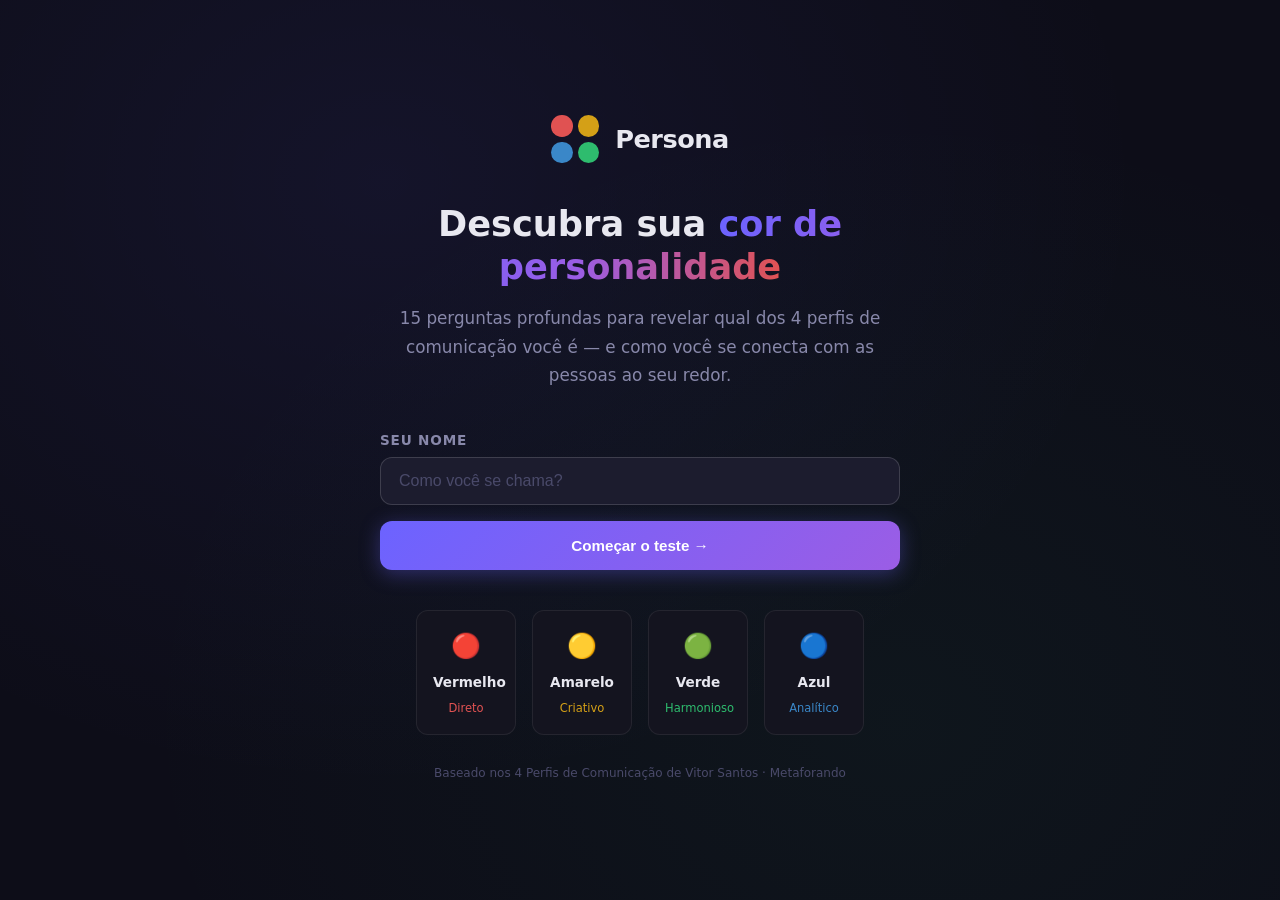
==== index.html @ cbaf3f9f "fix: consertando link do video" ====
<!DOCTYPE html>
<html lang="pt-BR">
<head>
  <meta charset="UTF-8">
  <meta name="viewport" content="width=device-width, initial-scale=1.0">
  <title>Persona — Mapa de Perfis</title>
  <link rel="stylesheet" href="style.css">
</head>
<body>

<section id="view-welcome" class="view active">
  <div class="welcome-inner">

    <div class="welcome-logo">
      <div class="logo-orbs">
        <div class="logo-orb"></div>
        <div class="logo-orb"></div>
        <div class="logo-orb"></div>
        <div class="logo-orb"></div>
      </div>
      <span>Persona</span>
    </div>

    <h1 class="welcome-title">
      Descubra sua <span>cor de personalidade</span>
    </h1>
    <p class="welcome-desc">
      15 perguntas profundas para revelar qual dos 4 perfis de comunicação
      você é — e como você se conecta com as pessoas ao seu redor.
    </p>

    <div class="welcome-form">
      <div>
        <label for="welcome-name">Seu nome</label>
        <input
          id="welcome-name"
          class="input"
          type="text"
          placeholder="Como você se chama?"
          maxlength="40"
          autocomplete="off"
        />
      </div>
      <button id="welcome-start-btn" class="btn btn-primary" style="width:100%;padding:16px">
        Começar o teste →
      </button>
    </div>

    <div class="profile-bubbles">
      <div class="profile-bubble">
        <span style="font-size:1.5rem">🔴</span>
        <span>Vermelho</span>
        <div style="font-size:0.72rem;color:var(--red)">Direto</div>
      </div>
      <div class="profile-bubble">
        <span style="font-size:1.5rem">🟡</span>
        <span>Amarelo</span>
        <div style="font-size:0.72rem;color:var(--yellow)">Criativo</div>
      </div>
      <div class="profile-bubble">
        <span style="font-size:1.5rem">🟢</span>
        <span>Verde</span>
        <div style="font-size:0.72rem;color:var(--green)">Harmonioso</div>
      </div>
      <div class="profile-bubble">
        <span style="font-size:1.5rem">🔵</span>
        <span>Azul</span>
        <div style="font-size:0.72rem;color:var(--blue)">Analítico</div>
      </div>
    </div>

    <p style="font-size:0.75rem;color:var(--text-dim);margin-top:28px;line-height:1.8">
      Baseado nos 4 Perfis de Comunicação de Vitor Santos · Metaforando<br>
      <a href="https://youtu.be/GyTIT7lg7wQ?si=fHYi8Akf4FjjkG2v" target="_blank"
        style="color:var(--text-muted);text-decoration:underline;text-underline-offset:3px;font-size:0.72rem">
      </a>
    </p>
  </div>
</section>


<section id="view-test" class="view">
  <div class="test-container">

    <div class="test-header">
      <div class="welcome-logo" style="margin:0;gap:10px">
        <div class="logo-orbs" style="width:22px;height:22px;gap:2px">
          <div class="logo-orb"></div><div class="logo-orb"></div>
          <div class="logo-orb"></div><div class="logo-orb"></div>
        </div>
        <span style="font-size:1rem;font-weight:700">Persona</span>
      </div>
      <span id="test-question-num" class="test-counter">Pergunta 1 de 15</span>
    </div>

    <div class="progress-wrap">
      <div id="test-progress-fill" class="progress-fill" style="width:0%"></div>
    </div>

    <div class="test-question-card">
      <div id="test-question-num-inner" class="question-number">PERGUNTA 1</div>
      <div id="test-question-text" class="question-text">Carregando...</div>
      <div id="test-options-grid" class="options-grid"></div>
    </div>

    <div class="test-nav">
      <button id="test-next-btn" class="btn btn-primary" disabled>
        Próxima →
      </button>
    </div>
  </div>
</section>


<section id="view-result" class="view">
  <div class="result-container">

    <div class="result-celebration">🎉</div>
    <h2 style="text-align:center;margin-bottom:6px">
      <span id="result-user-name"></span>, seu perfil é:
    </h2>
    <p style="text-align:center;margin-bottom:0">Com base nas suas 15 respostas</p>

    <div id="result-profile-card" class="result-profile-card">
      <div id="result-icon" class="result-color-icon">🔴</div>
      <div id="result-color-name" class="result-color-name">Vermelho</div>
      <div id="result-color-title" class="result-color-title">Direto e Objetivo</div>
      <div id="result-tagline" class="result-tagline"></div>
    </div>

    <div style="background:var(--bg-raised);border-radius:var(--radius);padding:20px;margin-bottom:24px">
      <div class="section-title">Distribuição dos perfis</div>
      <div id="result-bars" class="result-bars"></div>
    </div>

    <button id="result-action-btn" class="btn btn-primary" style="width:100%;padding:16px">
      Ir para o Dashboard →
    </button>

  </div>
</section>


<section id="view-dashboard" class="view">

  <header class="dash-topbar">
    <div class="topbar-brand">
      <div class="logo-orbs" style="width:22px;height:22px;gap:2px">
        <div class="logo-orb"></div><div class="logo-orb"></div>
        <div class="logo-orb"></div><div class="logo-orb"></div>
      </div>
      Persona
    </div>

    <div class="topbar-user">
      <div id="topbar-avatar" class="user-avatar">U</div>
      <div class="topbar-user-info">
        <div id="topbar-name" class="topbar-name">Usuário</div>
        <div id="topbar-badge" class="topbar-badge">—</div>
      </div>
      <button id="reset-btn" class="btn-icon btn" title="Resetar tudo" style="margin-left:8px;font-size:0.85rem">↺</button>
    </div>
  </header>

  <nav class="dash-tabs">
    <button class="tab-btn active" data-tab="network">
      <span class="tab-icon">•</span> Minha Teia
    </button>
    <button class="tab-btn" data-tab="profile">
      <span class="tab-icon">•</span> Meu Perfil
    </button>
    <button class="tab-btn" data-tab="explain">
      <span class="tab-icon">•</span> Os 4 Perfis
    </button>
  </nav>

  <main class="dash-content">

    <div id="tab-network" class="tab-panel active">
      <div class="network-header">
        <div>
          <h2>Teia de Conexões</h2>
          <p style="font-size:0.88rem;margin-top:2px">Clique em um nó para ver detalhes · Arraste para explorar</p>
        </div>
        <button id="dash-add-btn" class="btn btn-primary">
          + Adicionar Pessoa
        </button>
      </div>

      <div class="network-canvas-wrap">
        <canvas id="network-canvas"></canvas>
        <div id="network-empty" style="display:none;flex-direction:column;align-items:center;padding:48px 20px;position:absolute;inset:0;justify-content:center;background:var(--bg-card)">
          <div style="font-size:3rem;margin-bottom:16px">🌐</div>
          <h3 style="margin-bottom:8px">Sua teia está vazia</h3>
          <p style="font-size:0.9rem;text-align:center;max-width:300px">
            Adicione amigos, familiares ou colegas para visualizar suas conexões e compatibilidades.
          </p>
          <button onclick="startAddPerson()" class="btn btn-primary" style="margin-top:20px">
            + Adicionar primeira pessoa
          </button>
        </div>
      </div>

      <div class="network-legend">
        <div class="legend-item"><div class="legend-dot" style="background:var(--red)"></div> Vermelho — Direto</div>
        <div class="legend-item"><div class="legend-dot" style="background:var(--yellow)"></div> Amarelo — Criativo</div>
        <div class="legend-item"><div class="legend-dot" style="background:var(--green)"></div> Verde — Harmonioso</div>
        <div class="legend-item"><div class="legend-dot" style="background:var(--blue)"></div> Azul — Analítico</div>
      </div>
    </div>

    <div id="tab-profile" class="tab-panel">
      <div class="profile-grid">

        <div id="profile-main-card" class="profile-main-card">
          <div id="profile-avatar-icon" class="profile-avatar-big" style="font-size:2.2rem">🔴</div>
          <div class="profile-main-info">
            <h2 id="profile-main-name">Usuário</h2>
            <div id="profile-main-color" style="font-size:1rem;font-weight:600">—</div>
            <p id="profile-main-desc" style="margin-top:8px;font-size:0.9rem;line-height:1.6"></p>
          </div>
        </div>

        <div class="card">
          <div class="section-title">✦ Pontos Fortes</div>
          <ul id="profile-strengths" class="traits-list"></ul>
        </div>

        <div class="card">
          <div class="section-title">◈ Pontos de Atenção</div>
          <ul id="profile-challenges" class="traits-list"></ul>
        </div>

        <div class="card" style="grid-column:1/-1">
          <div style="display:flex;align-items:center;justify-content:space-between;margin-bottom:16px">
            <div class="section-title" style="margin-bottom:0">🔗 Suas Conexões</div>
            <button onclick="startAddPerson()" class="btn btn-secondary" style="padding:8px 16px;font-size:0.85rem">+ Adicionar</button>
          </div>
          <div id="profile-connections-wrap" class="connections-list-wrap">
            <div id="profile-connections" class="connections-list"></div>
          </div>
        </div>

      </div>
    </div>

    <div id="tab-explain" class="tab-panel">

      <h2 style="margin-bottom:6px">Os 4 Perfis de Personalidade</h2>
      <p style="margin-bottom:4px;font-size:0.9rem">Baseado no modelo de Vitor Santos (Metaforando). Clique em um perfil para ver os detalhes completos.</p>
      <p style="margin-bottom:28px;font-size:0.82rem">
        <a href="https://youtu.be/GyTIT7lg7wQ?si=fHYi8Akf4FjjkG2v" target="_blank"
          style="color:var(--text-muted);text-decoration:underline;text-underline-offset:3px">
          ▶ Assistir ao vídeo original no YouTube ↗
        </a>
      </p>

      <div id="explain-personalities" class="explain-grid"></div>

      <h3 class="explain-section-title">⚡ Dinâmicas de Conflito</h3>
      <div id="explain-conflicts" class="conflicts-grid"></div>

      <h3 class="explain-section-title">🤝 Matriz de Compatibilidade</h3>
      <p style="font-size:0.85rem;margin-bottom:16px">Como cada par de perfis tende a se relacionar.</p>
      <div id="explain-matrix"></div>

    </div>
  </main>
</section>


<section id="view-add" class="view">
  <div class="add-container">

    <button id="add-back-btn" class="add-back">
      ← Voltar ao Dashboard
    </button>

    <div id="add-step-who" class="add-step active">
      <h2 style="margin-bottom:8px">Adicionar à teia</h2>
      <p style="margin-bottom:28px">Como será feito o teste para essa pessoa?</p>

      <div class="mode-cards">
        <div class="mode-card" data-mode="other" onclick="selectAddMode('other')">
          <div class="mode-icon">🧠</div>
          <div class="mode-title">Eu vou responder</div>
          <div class="mode-desc">Você responde sobre ela com base no que conhece da personalidade dela</div>
        </div>
        <div class="mode-card" data-mode="self" onclick="selectAddMode('self')">
          <div class="mode-icon">🙋</div>
          <div class="mode-title">Ela vai responder</div>
          <div class="mode-desc">A própria pessoa pega o computador e responde sobre si mesma</div>
        </div>
        <div class="mode-card" data-mode="direct" onclick="selectAddMode('direct')">
          <div class="mode-icon">🎯</div>
          <div class="mode-title">Já sei o perfil</div>
          <div class="mode-desc">Ela já fez o teste em outro lugar e você sabe qual é a cor dela</div>
        </div>
      </div>

      <div class="add-name-section" style="margin-top:24px">
        <label for="add-name-input">Nome da pessoa</label>
        <input
          id="add-name-input"
          class="input"
          type="text"
          placeholder="Nome completo ou apelido"
          maxlength="40"
          autocomplete="off"
        />
      </div>

      <button id="add-start-btn" class="btn btn-primary" style="width:100%;margin-top:16px;padding:16px" disabled>
        Começar o teste →
      </button>
    </div>

    <div id="add-step-direct" class="add-step">
      <h2 style="margin-bottom:8px">Qual é o perfil?</h2>
      <p style="margin-bottom:24px">Selecione a cor de <strong id="add-direct-name">—</strong></p>

      <div class="direct-color-grid">
        <button class="direct-color-btn" data-color="V" onclick="selectDirectColor('V')">
          <span class="direct-color-icon">🔴</span>
          <span class="direct-color-name">Vermelho</span>
          <span class="direct-color-desc">Direto e Objetivo</span>
        </button>
        <button class="direct-color-btn" data-color="A" onclick="selectDirectColor('A')">
          <span class="direct-color-icon">🟡</span>
          <span class="direct-color-name">Amarelo</span>
          <span class="direct-color-desc">Expansivo e Criativo</span>
        </button>
        <button class="direct-color-btn" data-color="Ve" onclick="selectDirectColor('Ve')">
          <span class="direct-color-icon">🟢</span>
          <span class="direct-color-name">Verde</span>
          <span class="direct-color-desc">Calmo e Harmonioso</span>
        </button>
        <button class="direct-color-btn" data-color="Az" onclick="selectDirectColor('Az')">
          <span class="direct-color-icon">🔵</span>
          <span class="direct-color-name">Azul</span>
          <span class="direct-color-desc">Analítico e Preciso</span>
        </button>
      </div>

      <button class="btn btn-secondary" style="width:100%;margin-top:20px" onclick="showAddStep('step-who')">
        ← Voltar
      </button>
    </div>

    <div id="add-step-test" class="add-step">

      <div class="add-test-header">
        <div class="add-test-for">
          <span>📝</span>
          <span id="add-test-for-name">Respondendo...</span>
        </div>
        <span id="add-question-num" class="test-counter">Pergunta 1 de 15</span>
      </div>

      <div class="progress-wrap" style="margin-bottom:20px">
        <div id="add-progress-fill" class="progress-fill" style="width:0%"></div>
      </div>

      <div class="add-test-wrap">
        <div class="test-question-card">
          <div class="question-number">PERGUNTA</div>
          <div id="add-question-text" class="question-text">Carregando...</div>
          <div id="add-options-grid" class="options-grid"></div>
        </div>
      </div>

      <div class="test-nav">
        <button id="add-next-btn" class="btn btn-primary" disabled>
          Próxima →
        </button>
      </div>
    </div>

    <div id="add-step-result" class="add-step">

      <h2 style="margin-bottom:4px">Resultado</h2>
      <p style="margin-bottom:20px">Perfil identificado para esta pessoa</p>

      <div id="add-result-card" class="person-result-card">
        <div id="add-result-icon" class="person-result-icon">🔴</div>
        <div id="add-result-name" class="person-result-name">Nome</div>
        <div id="add-result-color" class="person-result-color">Perfil</div>
      </div>

      <div class="compat-preview">
        <div class="compat-preview-title">Compatibilidade com você</div>
        <div id="add-compat-label" class="compat-preview-label">—</div>
        <div id="add-compat-desc" class="compat-preview-desc">—</div>
      </div>

      <div style="display:flex;gap:12px;margin-top:24px">
        <button id="add-cancel-btn" class="btn btn-secondary" style="flex:1">
          Cancelar
        </button>
        <button id="add-confirm-btn" class="btn btn-primary" style="flex:2;padding:16px">
          ✦ Adicionar à teia
        </button>
      </div>

    </div>
  </div>
</section>


<div id="network-tooltip" class="network-tooltip">
  <div class="tooltip-name">—</div>
  <div class="tooltip-type">—</div>
</div>


<div id="node-modal" class="modal-overlay">
  <div class="modal-box">
    <button id="modal-close-btn" class="btn-icon btn modal-close">✕</button>

    <div style="display:flex;align-items:center;gap:18px;margin-bottom:20px">
      <div id="modal-avatar-icon" style="font-size:2.5rem;width:60px;height:60px;border-radius:50%;display:flex;align-items:center;justify-content:center">🔴</div>
      <div>
        <h2 id="modal-person-name">Nome</h2>
        <div id="modal-person-color" style="font-size:0.9rem;font-weight:600;margin-top:2px">Perfil</div>
      </div>
    </div>

    <p id="modal-person-desc" style="font-size:0.9rem;line-height:1.65;margin-bottom:20px"></p>

    <div style="background:var(--bg-raised);border-radius:var(--radius);padding:16px;margin-bottom:20px">
      <div class="section-title">Compatibilidade com você</div>
      <div style="display:flex;align-items:center;justify-content:space-between">
        <div id="modal-compat-label" style="font-size:1.1rem;font-weight:700">—</div>
        <div id="modal-compat-stars" style="font-size:1.1rem;letter-spacing:2px">☆☆☆☆</div>
      </div>
      <p id="modal-compat-desc" style="font-size:0.85rem;margin-top:8px"></p>
    </div>

    <button id="modal-remove-btn" class="btn btn-ghost" style="color:#E05252;width:100%;margin-top:4px">
      🗑 Remover da teia
    </button>
  </div>
</div>


<div id="explain-modal" class="modal-overlay">
  <div class="modal-box">
    <button id="explain-modal-close" class="btn-icon btn modal-close">✕</button>

    <div style="display:flex;align-items:center;gap:16px;margin-bottom:20px">
      <div id="explain-modal-icon" style="font-size:2.5rem">🔴</div>
      <div>
        <h2 id="explain-modal-name" style="font-size:1.6rem">Vermelho</h2>
        <div id="explain-modal-title" style="font-size:0.9rem;color:var(--text-muted);margin-top:2px">Direto e Objetivo</div>
      </div>
    </div>

    <p id="explain-modal-desc" style="font-size:0.92rem;line-height:1.7;margin-bottom:20px"></p>

    <div class="detail-sections">
      <div class="detail-section">
        <h4>✦ Pontos Fortes</h4>
        <ul id="explain-modal-strengths"></ul>
      </div>
      <div class="detail-section">
        <h4>◈ Desafios</h4>
        <ul id="explain-modal-challenges"></ul>
      </div>
      <div class="detail-section">
        <h4>💬 Como comunicar</h4>
        <p id="explain-modal-communication" style="font-size:0.88rem;color:var(--text-muted)"></p>
      </div>
      <div class="detail-section">
        <h4>⚡ Motivações</h4>
        <p id="explain-modal-motivations" style="font-size:0.88rem;color:var(--text-muted)"></p>
      </div>
      <div class="detail-section">
        <h4>🛡️ Medos</h4>
        <p id="explain-modal-fears" style="font-size:0.88rem;color:var(--text-muted)"></p>
      </div>
      <div class="detail-section">
        <h4>🚶 Linguagem Corporal</h4>
        <p id="explain-modal-body" style="font-size:0.88rem;color:var(--text-muted)"></p>
      </div>
    </div>

  </div>
</div>


<div id="toast" class="toast">
  <span id="toast-icon" class="toast-icon">✦</span>
  <span id="toast-msg">Mensagem</span>
</div>


<script src="js/data.js"></script>
<script src="js/network.js"></script>
<script src="js/app.js"></script>
<script src="overflow-patch.js"></script>

</body>
</html>
---- style.css ----
*, *::before, *::after { box-sizing: border-box; margin: 0; padding: 0; }

:root {
  --bg:          #0D0D18;
  --bg-card:     #14141F;
  --bg-raised:   #1C1C2E;
  --bg-hover:    #222235;
  --border:      rgba(255,255,255,0.07);
  --border-bright: rgba(255,255,255,0.15);
  --text:        #E8E8F0;
  --text-muted:  #8888AA;
  --text-dim:    #4A4A6A;
  --radius:      12px;
  --radius-lg:   20px;
  --transition:  0.2s ease;

  /* personality colors */
  --red:    #E05252;
  --yellow: #D4A017;
  --green:  #2EBC6E;
  --blue:   #3A87C8;
}

html { font-size: 16px; }

body {
  font-family: -apple-system, BlinkMacSystemFont, 'Segoe UI', system-ui, sans-serif;
  background: var(--bg);
  color: var(--text);
  min-height: 100vh;
  line-height: 1.6;
  overflow-x: hidden;
}

::-webkit-scrollbar { width: 6px; }
::-webkit-scrollbar-track { background: var(--bg); }
::-webkit-scrollbar-thumb { background: var(--bg-raised); border-radius: 3px; }

h1 { font-size: 2.2rem; font-weight: 700; line-height: 1.2; }
h2 { font-size: 1.6rem; font-weight: 700; }
h3 { font-size: 1.2rem; font-weight: 600; }
h4 { font-size: 1rem;   font-weight: 600; }
p  { color: var(--text-muted); }

.view {
  display: none;
  min-height: 100vh;
  animation: fadeIn 0.35s ease;
}
.view.active { display: flex; flex-direction: column; }

@keyframes fadeIn {
  from { opacity: 0; transform: translateY(8px); }
  to   { opacity: 1; transform: translateY(0); }
}

.btn {
  display: inline-flex;
  align-items: center;
  justify-content: center;
  gap: 8px;
  padding: 12px 28px;
  border: none;
  border-radius: var(--radius);
  font-size: 0.95rem;
  font-weight: 600;
  cursor: pointer;
  transition: var(--transition);
  text-decoration: none;
  white-space: nowrap;
}
.btn:disabled { opacity: 0.4; cursor: not-allowed; }

.btn-primary {
  background: linear-gradient(135deg, #6C63FF, #9B5DE5);
  color: #fff;
  box-shadow: 0 4px 20px rgba(108,99,255,0.35);
}
.btn-primary:hover:not(:disabled) {
  transform: translateY(-2px);
  box-shadow: 0 6px 28px rgba(108,99,255,0.5);
}

.btn-secondary {
  background: var(--bg-raised);
  color: var(--text);
  border: 1px solid var(--border-bright);
}
.btn-secondary:hover:not(:disabled) {
  background: var(--bg-hover);
  transform: translateY(-1px);
}

.btn-ghost {
  background: transparent;
  color: var(--text-muted);
  padding: 8px 16px;
}
.btn-ghost:hover { color: var(--text); background: var(--bg-raised); }

.btn-icon {
  width: 40px; height: 40px;
  padding: 0;
  border-radius: 50%;
  background: var(--bg-raised);
  border: 1px solid var(--border);
  color: var(--text-muted);
  font-size: 1.1rem;
}
.btn-icon:hover { background: var(--bg-hover); color: var(--text); }

.btn-red    { background: linear-gradient(135deg, #E05252, #B83030); color:#fff; box-shadow: 0 4px 16px rgba(224,82,82,0.35); }
.btn-yellow { background: linear-gradient(135deg, #D4A017, #A87800); color:#fff; box-shadow: 0 4px 16px rgba(212,160,23,0.35); }
.btn-green  { background: linear-gradient(135deg, #2EBC6E, #1A8A4A); color:#fff; box-shadow: 0 4px 16px rgba(46,188,110,0.35); }
.btn-blue   { background: linear-gradient(135deg, #3A87C8, #1A5A9A); color:#fff; box-shadow: 0 4px 16px rgba(58,135,200,0.35); }

.btn-red:hover, .btn-yellow:hover, .btn-green:hover, .btn-blue:hover {
  transform: translateY(-2px);
  filter: brightness(1.1);
}

.card {
  background: var(--bg-card);
  border: 1px solid var(--border);
  border-radius: var(--radius-lg);
  padding: 28px;
}
.card-raised {
  background: var(--bg-raised);
  border: 1px solid var(--border-bright);
  border-radius: var(--radius-lg);
  padding: 24px;
}

.input {
  width: 100%;
  background: var(--bg-raised);
  border: 1px solid var(--border-bright);
  border-radius: var(--radius);
  padding: 14px 18px;
  color: var(--text);
  font-size: 1rem;
  transition: border-color var(--transition);
  outline: none;
}
.input:focus { border-color: rgba(108,99,255,0.7); box-shadow: 0 0 0 3px rgba(108,99,255,0.15); }
.input::placeholder { color: var(--text-dim); }

.chip {
  display: inline-block;
  padding: 4px 12px;
  border-radius: 20px;
  font-size: 0.75rem;
  font-weight: 600;
  text-transform: uppercase;
  letter-spacing: 0.05em;
}

.progress-wrap {
  width: 100%;
  height: 4px;
  background: var(--bg-raised);
  border-radius: 2px;
  overflow: hidden;
}
.progress-fill {
  height: 100%;
  background: linear-gradient(90deg, #6C63FF, #9B5DE5);
  border-radius: 2px;
  transition: width 0.4s ease;
}

.truncate {
  overflow: hidden;
  text-overflow: ellipsis;
  white-space: nowrap;
  min-width: 0;
}
.line-clamp-2 {
  display: -webkit-box;
  -webkit-line-clamp: 2;
  -webkit-box-orient: vertical;
  overflow: hidden;
}
.line-clamp-3 {
  display: -webkit-box;
  -webkit-line-clamp: 3;
  -webkit-box-orient: vertical;
  overflow: hidden;
}
.word-break { word-break: break-word; overflow-wrap: anywhere; }

.color-V  { color: var(--red); }
.color-A  { color: var(--yellow); }
.color-Ve { color: var(--green); }
.color-Az { color: var(--blue); }

.bg-V  { background: rgba(224, 82,  82,  0.12); border-color: rgba(224, 82,  82,  0.35); }
.bg-A  { background: rgba(212, 160, 23,  0.12); border-color: rgba(212, 160, 23,  0.35); }
.bg-Ve { background: rgba(46,  188, 110, 0.12); border-color: rgba(46,  188, 110, 0.35); }
.bg-Az { background: rgba(58,  135, 200, 0.12); border-color: rgba(58,  135, 200, 0.35); }

#view-welcome {
  align-items: center;
  justify-content: center;
  padding: 40px 20px;
  background: radial-gradient(ellipse at 30% 20%, rgba(108,99,255,0.08) 0%, transparent 60%),
              radial-gradient(ellipse at 70% 80%, rgba(46,188,110,0.05) 0%, transparent 60%),
              var(--bg);
}

.welcome-inner {
  max-width: 520px;
  width: 100%;
  text-align: center;
}

.welcome-logo {
  display: flex;
  align-items: center;
  justify-content: center;
  gap: 16px;
  margin-bottom: 40px;
}

.logo-orbs {
  display: grid;
  grid-template-columns: 1fr 1fr;
  gap: 5px;
  width: 48px;
  height: 48px;
}
.logo-orb {
  border-radius: 50%;
  animation: pulse 2.5s ease-in-out infinite;
}
.logo-orb:nth-child(1) { background: var(--red);    animation-delay: 0s; }
.logo-orb:nth-child(2) { background: var(--yellow); animation-delay: 0.3s; }
.logo-orb:nth-child(3) { background: var(--blue);   animation-delay: 0.6s; }
.logo-orb:nth-child(4) { background: var(--green);  animation-delay: 0.9s; }

@keyframes pulse {
  0%, 100% { opacity: 1; transform: scale(1); }
  50%       { opacity: 0.6; transform: scale(0.85); }
}

.welcome-logo span { font-size: 1.6rem; font-weight: 800; letter-spacing: -0.02em; }

.welcome-title { margin-bottom: 16px; }
.welcome-title span { color: transparent; background: linear-gradient(90deg, #6C63FF, #9B5DE5, #E05252); -webkit-background-clip: text; background-clip: text; }

.welcome-desc { font-size: 1.05rem; margin-bottom: 40px; line-height: 1.7; }

.welcome-form {
  display: flex;
  flex-direction: column;
  gap: 16px;
  margin-bottom: 32px;
}
.welcome-form label {
  font-size: 0.85rem;
  font-weight: 600;
  color: var(--text-muted);
  text-align: left;
  text-transform: uppercase;
  letter-spacing: 0.06em;
  margin-bottom: 6px;
  display: block;
}

.profile-bubbles {
  display: flex;
  justify-content: center;
  gap: 16px;
  margin-top: 40px;
  flex-wrap: wrap;
}
.profile-bubble {
  display: flex;
  flex-direction: column;
  align-items: center;
  gap: 6px;
  padding: 16px;
  background: var(--bg-card);
  border: 1px solid var(--border);
  border-radius: var(--radius);
  width: 100px;
  font-size: 0.78rem;
  color: var(--text-muted);
  transition: var(--transition);
}
.profile-bubble:hover { border-color: var(--border-bright); transform: translateY(-3px); }
.profile-bubble span { font-size: 0.85rem; font-weight: 600; color: var(--text); }

#view-test {
  align-items: center;
  justify-content: center;
  padding: 40px 20px;
  min-height: 100vh;
}

.test-container {
  max-width: 680px;
  width: 100%;
}

.test-header {
  display: flex;
  align-items: center;
  justify-content: space-between;
  margin-bottom: 12px;
}
.test-header h2 { font-size: 1rem; color: var(--text-muted); font-weight: 400; }
.test-counter { font-size: 0.85rem; color: var(--text-dim); }

.test-question-card {
  background: var(--bg-card);
  border: 1px solid var(--border);
  border-radius: var(--radius-lg);
  padding: 36px;
  margin-top: 28px;
}

.question-number {
  font-size: 0.75rem;
  font-weight: 700;
  color: var(--text-dim);
  text-transform: uppercase;
  letter-spacing: 0.1em;
  margin-bottom: 16px;
}

.question-text {
  font-size: 1.25rem;
  font-weight: 600;
  color: var(--text);
  line-height: 1.5;
  margin-bottom: 32px;
}

.options-grid {
  display: flex;
  flex-direction: column;
  gap: 12px;
}

.option-btn {
  width: 100%;
  text-align: left;
  background: var(--bg-raised);
  border: 1px solid var(--border);
  border-radius: var(--radius);
  padding: 16px 20px;
  color: var(--text);
  font-size: 0.95rem;
  cursor: pointer;
  transition: all 0.18s ease;
  line-height: 1.5;
  display: flex;
  align-items: flex-start;
  gap: 12px;
}
.option-btn::before {
  content: attr(data-letter);
  display: inline-flex;
  align-items: center;
  justify-content: center;
  width: 24px;
  height: 24px;
  min-width: 24px;
  background: var(--bg-hover);
  border-radius: 6px;
  font-size: 0.75rem;
  font-weight: 700;
  color: var(--text-muted);
  margin-top: 1px;
  transition: var(--transition);
}
.option-btn:hover {
  background: var(--bg-hover);
  border-color: rgba(108,99,255,0.5);
  transform: translateX(4px);
}
.option-btn:hover::before {
  background: rgba(108,99,255,0.3);
  color: #9B8FFF;
}
.option-btn.selected {
  background: rgba(108,99,255,0.15);
  border-color: rgba(108,99,255,0.7);
}
.option-btn.selected::before {
  background: #6C63FF;
  color: #fff;
}

.test-nav {
  display: flex;
  justify-content: flex-end;
  margin-top: 24px;
}

#view-result {
  align-items: center;
  justify-content: center;
  padding: 40px 20px;
}

.result-container {
  max-width: 560px;
  width: 100%;
  text-align: center;
}

.result-celebration {
  font-size: 3.5rem;
  margin-bottom: 16px;
  animation: bounceIn 0.6s ease;
}
@keyframes bounceIn {
  0%   { transform: scale(0.3); opacity: 0; }
  60%  { transform: scale(1.1); }
  100% { transform: scale(1); opacity: 1; }
}

.result-profile-card {
  border-radius: var(--radius-lg);
  padding: 36px;
  margin: 28px 0;
  border: 2px solid;
  position: relative;
  overflow: hidden;
}
.result-profile-card::before {
  content: '';
  position: absolute;
  top: -40%;
  right: -20%;
  width: 240px;
  height: 240px;
  border-radius: 50%;
  opacity: 0.08;
}

.result-color-icon { font-size: 3rem; margin-bottom: 12px; }
.result-color-name {
  font-size: 2rem;
  font-weight: 800;
  margin-bottom: 4px;
}
.result-color-title {
  font-size: 1rem;
  color: var(--text-muted);
  margin-bottom: 20px;
}
.result-tagline {
  font-size: 1.05rem;
  color: var(--text);
  font-style: italic;
  line-height: 1.6;
}

.result-bars {
  display: flex;
  flex-direction: column;
  gap: 10px;
  margin: 24px 0;
}
.result-bar-row {
  display: flex;
  align-items: center;
  gap: 12px;
  font-size: 0.85rem;
}
.result-bar-label { width: 70px; min-width: 70px; text-align: right; font-weight: 600; white-space: nowrap; overflow: hidden; text-overflow: ellipsis; }
.result-bar-track {
  flex: 1;
  height: 8px;
  background: var(--bg-raised);
  border-radius: 4px;
  overflow: hidden;
}
.result-bar-fill {
  height: 100%;
  border-radius: 4px;
  transition: width 1s ease;
}
.result-bar-pct { width: 40px; text-align: left; color: var(--text-muted); }

#view-dashboard {
  flex-direction: column;
  min-height: 100vh;
}

.dash-topbar {
  display: flex;
  align-items: center;
  justify-content: space-between;
  padding: 16px 28px;
  background: var(--bg-card);
  border-bottom: 1px solid var(--border);
  position: sticky;
  top: 0;
  z-index: 100;
}

.topbar-brand {
  display: flex;
  align-items: center;
  gap: 12px;
  font-weight: 700;
  font-size: 1.1rem;
}
.topbar-brand .logo-orbs { width: 28px; height: 28px; gap: 3px; }

.topbar-user {
  display: flex;
  align-items: center;
  gap: 10px;
  min-width: 0;
  max-width: 260px;
  overflow: hidden;
}
.user-avatar {
  width: 36px; height: 36px;
  min-width: 36px;
  border-radius: 50%;
  display: flex;
  align-items: center;
  justify-content: center;
  font-size: 1rem;
  font-weight: 700;
  border: 2px solid;
}
.topbar-user-info {
  min-width: 0;
  overflow: hidden;
}
.topbar-name {
  font-weight: 600;
  font-size: 0.9rem;
  overflow: hidden;
  text-overflow: ellipsis;
  white-space: nowrap;
  max-width: 150px;
}
.topbar-badge {
  font-size: 0.7rem;
  font-weight: 700;
  padding: 2px 8px;
  border-radius: 10px;
  display: inline-block;
  overflow: hidden;
  text-overflow: ellipsis;
  white-space: nowrap;
  max-width: 120px;
}

.dash-tabs {
  display: flex;
  gap: 4px;
  padding: 0 28px;
  background: var(--bg-card);
  border-bottom: 1px solid var(--border);
}

.tab-btn {
  display: flex;
  align-items: center;
  gap: 8px;
  padding: 14px 18px;
  background: none;
  border: none;
  border-bottom: 3px solid transparent;
  color: var(--text-muted);
  font-size: 0.9rem;
  font-weight: 500;
  cursor: pointer;
  transition: var(--transition);
  white-space: nowrap;
}
.tab-btn:hover { color: var(--text); }
.tab-btn.active {
  color: var(--text);
  border-bottom-color: #6C63FF;
  font-weight: 600;
}
.tab-btn .tab-icon { font-size: 1rem; }

.dash-content { flex: 1; padding: 32px 28px; }

.tab-panel { display: none; animation: fadeIn 0.25s ease; }
.tab-panel.active { display: block; }

.network-header {
  display: flex;
  align-items: center;
  justify-content: space-between;
  margin-bottom: 24px;
  flex-wrap: wrap;
  gap: 12px;
}

.network-canvas-wrap {
  background: var(--bg-card);
  border: 1px solid var(--border);
  border-radius: var(--radius-lg);
  overflow: hidden;
  position: relative;
}

#network-canvas {
  display: block;
  width: 100%;
}

.network-legend {
  display: flex;
  gap: 16px;
  flex-wrap: wrap;
  margin-top: 16px;
}
.legend-item {
  display: flex;
  align-items: center;
  gap: 8px;
  font-size: 0.8rem;
  color: var(--text-muted);
}
.legend-dot {
  width: 10px; height: 10px;
  border-radius: 50%;
}

.network-tooltip {
  position: fixed;
  pointer-events: none;
  background: var(--bg-raised);
  border: 1px solid var(--border-bright);
  border-radius: var(--radius);
  padding: 10px 14px;
  font-size: 0.85rem;
  z-index: 1000;
  opacity: 0;
  transition: opacity 0.15s;
  max-width: 200px;
}
.network-tooltip.visible { opacity: 1; }
.tooltip-name { font-weight: 700; margin-bottom: 2px; }
.tooltip-type { color: var(--text-muted); font-size: 0.78rem; }

.network-empty {
  text-align: center;
  padding: 48px 20px;
}
.network-empty-icon { font-size: 3rem; margin-bottom: 16px; }

.profile-grid {
  display: grid;
  grid-template-columns: 1fr 1fr;
  gap: 20px;
  max-width: 900px;
}
@media (max-width: 700px) { .profile-grid { grid-template-columns: 1fr; } }

.profile-main-card {
  grid-column: 1 / -1;
  display: flex;
  align-items: center;
  gap: 28px;
  padding: 32px;
  background: var(--bg-card);
  border: 2px solid;
  border-radius: var(--radius-lg);
  min-width: 0;
  overflow: hidden;
}
.profile-avatar-big {
  width: 80px;
  height: 80px;
  min-width: 80px;
  border-radius: 50%;
  display: flex;
  align-items: center;
  justify-content: center;
  font-size: 2rem;
  border: 3px solid;
}
.profile-main-info {
  flex: 1;
  min-width: 0;
  overflow: hidden;
}
.profile-main-info h2 {
  font-size: 1.6rem;
  margin-bottom: 4px;
  overflow: hidden;
  text-overflow: ellipsis;
  white-space: nowrap;
}
.profile-main-info p { margin-top: 8px; font-size: 0.95rem; line-height: 1.6; }

.section-title {
  font-size: 0.75rem;
  font-weight: 700;
  text-transform: uppercase;
  letter-spacing: 0.1em;
  color: var(--text-dim);
  margin-bottom: 14px;
}

.traits-list {
  list-style: none;
  display: flex;
  flex-direction: column;
  gap: 8px;
}
.traits-list li {
  display: flex;
  align-items: center;
  gap: 10px;
  font-size: 0.9rem;
}
.trait-dot {
  width: 6px; height: 6px;
  border-radius: 50%;
  min-width: 6px;
}

.connections-list {
  display: flex;
  flex-direction: column;
  gap: 10px;
  max-height: 420px;
  overflow-y: auto;
  padding-right: 4px;
}
.connection-item {
  display: flex;
  align-items: center;
  gap: 10px;
  min-height: 52px;
  overflow: hidden;
  padding: 8px 12px;
}
.connection-avatar {
  width: 32px; height: 32px;
  min-width: 32px;
  border-radius: 50%;
  display: flex;
  align-items: center;
  justify-content: center;
  font-size: 0.75rem;
  font-weight: 700;
  border: 2px solid;
}
.connection-info {
  flex: 1;
  min-width: 0;
  overflow: hidden;
}
.connection-name {
  white-space: nowrap;
  overflow: hidden;
  text-overflow: ellipsis;
}
.connection-type {
  white-space: nowrap;
  overflow: hidden;
  text-overflow: ellipsis;
  font-size: 0.78rem;
}
.connection-compat {
  margin-left: auto;
  flex-shrink: 0;
  font-size: 0.72rem;
  padding: 2px 8px;
  border-radius: 10px;
  font-weight: 600;
  white-space: nowrap;
  max-width: 90px;
  overflow: hidden;
  text-overflow: ellipsis;
}

.explain-grid {
  display: grid;
  grid-template-columns: repeat(auto-fill, minmax(300px, 1fr));
  gap: 20px;
  margin-bottom: 40px;
}

.explain-card {
  background: var(--bg-card);
  border: 1px solid var(--border);
  border-radius: var(--radius-lg);
  overflow: hidden;
  cursor: pointer;
  transition: var(--transition);
}
.explain-card:hover { transform: translateY(-4px); border-color: var(--border-bright); }

.explain-card-header {
  padding: 24px;
  display: flex;
  align-items: center;
  gap: 16px;
  position: relative; /* adicione isso */
}
.explain-card-icon {
  font-size: 2rem;
  width: 56px; height: 56px;
  border-radius: 14px;
  display: flex;
  align-items: center;
  justify-content: center;
}
.explain-card-body { padding: 0 24px 24px; }
.explain-card-body p {
  font-size: 0.88rem;
  line-height: 1.6;
  display: -webkit-box;
  -webkit-line-clamp: 3;
  -webkit-box-orient: vertical;
  overflow: hidden;
}

.explain-section-title {
  font-size: 1.25rem;
  font-weight: 700;
  margin-bottom: 20px;
  padding-top: 8px;
  border-top: 1px solid var(--border);
}

.conflicts-grid {
  display: grid;
  grid-template-columns: repeat(auto-fill, minmax(340px, 1fr));
  gap: 16px;
  margin-bottom: 40px;
}

.conflict-card {
  background: var(--bg-card);
  border: 1px solid var(--border);
  border-radius: var(--radius-lg);
  padding: 24px;
}
.conflict-header {
  display: flex;
  align-items: center;
  justify-content: space-between;
  margin-bottom: 16px;
}
.conflict-title { font-size: 1.05rem; font-weight: 700; }
.tension-badge {
  font-size: 0.72rem;
  font-weight: 700;
  padding: 3px 10px;
  border-radius: 10px;
  text-transform: uppercase;
}
.tension-3 { background: rgba(224,82,82,0.2); color: #E05252; }
.tension-2 { background: rgba(212,160,23,0.2); color: #D4A017; }
.tension-1 { background: rgba(46,188,110,0.2); color: #2EBC6E; }

.conflict-desc { font-size: 0.88rem; line-height: 1.65; margin-bottom: 14px; }
.conflict-tip {
  background: var(--bg-raised);
  border-radius: var(--radius);
  padding: 12px 14px;
  font-size: 0.82rem;
  color: var(--text-muted);
  border-left: 3px solid #6C63FF;
}
.conflict-tip strong { color: var(--text); }

.compat-matrix {
  overflow-x: auto;
  margin-bottom: 24px;
}
.matrix-table {
  border-collapse: collapse;
  min-width: 360px;
}
.matrix-table th, .matrix-table td {
  padding: 12px 16px;
  text-align: center;
  border: 1px solid var(--border);
  font-size: 0.85rem;
}
.matrix-table th {
  background: var(--bg-raised);
  font-weight: 700;
  font-size: 0.8rem;
}
.matrix-table td { background: var(--bg-card); }

.compat-1 { background: rgba(224,82,82,0.15)!important; }
.compat-2 { background: rgba(212,160,23,0.12)!important; }
.compat-3 { background: rgba(58,135,200,0.12)!important; }
.compat-4 { background: rgba(46,188,110,0.15)!important; }

#view-add {
  align-items: center;
  justify-content: center;
  padding: 40px 20px;
  min-height: 100vh;
}

.add-container {
  max-width: 620px;
  width: 100%;
}

.add-back {
  display: flex;
  align-items: center;
  gap: 8px;
  background: none;
  border: none;
  color: var(--text-muted);
  cursor: pointer;
  font-size: 0.9rem;
  margin-bottom: 28px;
  padding: 0;
  transition: color var(--transition);
}
.add-back:hover { color: var(--text); }

.add-step { display: none; animation: fadeIn 0.3s ease; }
.add-step.active { display: block; }

.mode-cards {
  display: grid;
  grid-template-columns: 1fr 1fr;
  gap: 16px;
  margin-top: 24px;
}
.mode-cards .mode-card:last-child:nth-child(odd) {
  grid-column: 1 / -1;
}
.mode-card {
  background: var(--bg-card);
  border: 2px solid var(--border);
  border-radius: var(--radius-lg);
  padding: 28px 20px;
  text-align: center;
  cursor: pointer;
  transition: all 0.2s ease;
}
.mode-card:hover {
  border-color: rgba(108,99,255,0.5);
  transform: translateY(-3px);
  background: var(--bg-raised);
}
.mode-card.selected {
  border-color: #6C63FF;
  background: rgba(108,99,255,0.1);
}
.mode-icon { font-size: 2.5rem; margin-bottom: 12px; }
.mode-title { font-size: 1rem; font-weight: 700; margin-bottom: 6px; }
.mode-desc { font-size: 0.82rem; color: var(--text-muted); line-height: 1.5; }

.add-name-section {
  margin: 24px 0;
}
.add-name-section label {
  display: block;
  font-size: 0.85rem;
  font-weight: 600;
  text-transform: uppercase;
  letter-spacing: 0.06em;
  color: var(--text-muted);
  margin-bottom: 8px;
}

.person-result-card {
  border-radius: var(--radius-lg);
  padding: 32px;
  border: 2px solid;
  text-align: center;
  margin: 24px 0;
}

.person-result-icon { font-size: 3rem; margin-bottom: 8px; }
.person-result-name {
  font-size: 1.5rem;
  font-weight: 800;
  margin-bottom: 4px;
  overflow: hidden;
  text-overflow: ellipsis;
  white-space: nowrap;
  max-width: 100%;
}
.person-result-color { font-size: 1rem; color: var(--text-muted); }

.compat-preview {
  background: var(--bg-raised);
  border-radius: var(--radius);
  padding: 16px 20px;
  margin-top: 20px;
  text-align: left;
}
.compat-preview-title { font-size: 0.78rem; font-weight: 700; text-transform: uppercase; letter-spacing: 0.08em; color: var(--text-muted); margin-bottom: 8px; }
.compat-preview-label { font-size: 1rem; font-weight: 700; margin-bottom: 4px; }
.compat-preview-desc { font-size: 0.85rem; color: var(--text-muted); }

.add-test-wrap .test-question-card { margin-top: 0; }
.add-test-header {
  display: flex;
  align-items: center;
  justify-content: space-between;
  margin-bottom: 12px;
}
.add-test-for {
  display: flex;
  align-items: center;
  gap: 8px;
  font-size: 0.85rem;
  color: var(--text-muted);
  font-style: italic;
  min-width: 0;
  overflow: hidden;
}
.add-test-for span:last-child {
  overflow: hidden;
  text-overflow: ellipsis;
  white-space: nowrap;
}

.toast {
  position: fixed;
  bottom: 28px;
  right: 28px;
  background: var(--bg-raised);
  border: 1px solid var(--border-bright);
  border-radius: var(--radius);
  padding: 14px 20px;
  display: flex;
  align-items: center;
  gap: 10px;
  font-size: 0.9rem;
  box-shadow: 0 8px 32px rgba(0,0,0,0.4);
  z-index: 9999;
  transform: translateY(100px);
  opacity: 0;
  transition: all 0.35s ease;
  max-width: 320px;
}
.toast.show { transform: translateY(0); opacity: 1; }
.toast-icon { font-size: 1.2rem; }

.modal-overlay {
  position: fixed;
  inset: 0;
  background: rgba(0,0,0,0.7);
  backdrop-filter: blur(4px);
  display: none;
  align-items: center;
  justify-content: center;
  z-index: 5000;
  padding: 20px;
}
.modal-overlay.open { display: flex; animation: fadeIn 0.2s ease; }
.modal-box {
  background: var(--bg-card);
  border: 1px solid var(--border-bright);
  border-radius: var(--radius-lg);
  padding: 32px;
  max-width: 520px;
  width: 100%;
  max-height: 85vh;
  overflow-y: auto;
  position: relative;
}
.modal-close {
  position: absolute;
  top: 16px; right: 16px;
}

@media (max-width: 860px) {
  .explain-grid { grid-template-columns: 1fr; }
  .conflicts-grid { grid-template-columns: 1fr; }
  .profile-grid { grid-template-columns: 1fr; }
  .profile-main-card { grid-column: 1; }
}

@media (max-width: 600px) {
  .dash-topbar { padding: 10px 14px; gap: 8px; }
  .topbar-brand span { display: none; }
  .topbar-name { max-width: 100px; }
  .topbar-badge { display: none; }
  .dash-tabs { padding: 0 12px; overflow-x: auto; scrollbar-width: none; }
  .dash-tabs::-webkit-scrollbar { display: none; }
  .tab-btn { padding: 12px 10px; font-size: 0.82rem; gap: 5px; }
  .dash-content { padding: 16px 14px; }
  .profile-main-card { flex-direction: column; text-align: center; gap: 16px; }
  .profile-main-info h2 { font-size: 1.3rem; }
  .mode-cards { grid-template-columns: 1fr; }
  h1 { font-size: 1.5rem; }
  .test-question-card { padding: 20px 16px; }
  .question-text { font-size: 1.1rem; }
  .option-btn { font-size: 0.88rem; padding: 13px 14px; }
  .result-container { padding: 0 4px; }
  .result-profile-card { padding: 24px 18px; }
  .modal-box { padding: 20px 16px; }
  .network-legend { gap: 10px; }
  .legend-item { font-size: 0.72rem; }
  .add-container { padding: 0 4px; }
  .conflict-header { flex-wrap: wrap; gap: 8px; }
  .detail-sections { grid-template-columns: 1fr; }
  .toast { bottom: 16px; right: 16px; left: 16px; max-width: 100%; }
}

@media (max-width: 380px) {
  .tab-btn .tab-icon + * { display: none; }
  .profile-bubble { width: 80px; padding: 12px 8px; }
}

.explain-detail {
  display: none;
  animation: fadeIn 0.3s ease;
}
.explain-detail.open { display: block; }

.detail-sections {
  display: grid;
  grid-template-columns: 1fr 1fr;
  gap: 16px;
  margin-top: 20px;
}
@media (max-width: 600px) { .detail-sections { grid-template-columns: 1fr; } }

.detail-section {
  background: var(--bg-raised);
  border-radius: var(--radius);
  padding: 18px;
}
.detail-section h4 {
  font-size: 0.78rem;
  text-transform: uppercase;
  letter-spacing: 0.08em;
  color: var(--text-muted);
  margin-bottom: 10px;
}
.detail-section ul {
  list-style: none;
  display: flex;
  flex-direction: column;
  gap: 6px;
}
.detail-section ul li {
  font-size: 0.88rem;
  padding-left: 14px;
  position: relative;
}
.detail-section ul li::before {
  content: '›';
  position: absolute;
  left: 0;
  color: var(--text-dim);
}

.bar-V  { background: var(--red); }
.bar-A  { background: var(--yellow); }
.bar-Ve { background: var(--green); }
.bar-Az { background: var(--blue); }

*, *::before, *::after {
  max-width: 100%;
}

.topbar-user {
  min-width: 0;
  max-width: 280px;
  overflow: hidden;
}
.topbar-name {
  max-width: 180px;
  white-space: nowrap;
  overflow: hidden;
  text-overflow: ellipsis;
}
.topbar-badge {
  max-width: 140px;
  overflow: hidden;
  text-overflow: ellipsis;
  white-space: nowrap;
}

.dash-tabs {
  overflow-x: auto;
  scrollbar-width: none;
  -webkit-overflow-scrolling: touch;
}
.dash-tabs::-webkit-scrollbar { display: none; }
.tab-btn {
  flex-shrink: 0;
  max-width: 180px;
  overflow: hidden;
  text-overflow: ellipsis;
}

.network-canvas-wrap {
  min-height: 340px;
  height: clamp(340px, 55vh, 680px);
}
#network-canvas {
  width: 100%;
  height: 100%;
  display: block;
}

.network-legend {
  display: flex;
  flex-wrap: wrap;
  gap: 8px 16px;
  margin-top: 16px;
  padding: 12px 16px;
  background: var(--bg-card);
  border: 1px solid var(--border);
  border-radius: var(--radius);
}
.legend-item {
  white-space: nowrap;
  overflow: hidden;
  text-overflow: ellipsis;
  max-width: 200px;
}

.connections-list {
  max-height: 360px;
  overflow-y: auto;
  padding-right: 6px;
  scrollbar-width: thin;
  scrollbar-color: var(--bg-raised) transparent;
}
.connections-list::-webkit-scrollbar { width: 4px; }
.connections-list::-webkit-scrollbar-thumb { background: var(--bg-raised); border-radius: 2px; }

.connection-item {
  min-width: 0;
}
.connection-info {
  min-width: 0;
  flex: 1;
}
.connection-name {
  overflow: hidden;
  text-overflow: ellipsis;
  white-space: nowrap;
  max-width: 100%;
}
.connection-type {
  overflow: hidden;
  text-overflow: ellipsis;
  white-space: nowrap;
  max-width: 100%;
}
.connection-compat {
  flex-shrink: 0;
  max-width: 80px;
  overflow: hidden;
  text-overflow: ellipsis;
  white-space: nowrap;
}

.connections-count {
  font-size: 0.75rem;
  color: var(--text-dim);
  text-align: center;
  padding: 8px;
  border-top: 1px solid var(--border);
  margin-top: 4px;
}

.profile-main-card {
  min-width: 0;
  overflow: hidden;
}
.profile-main-info {
  flex: 1;
  min-width: 0;
}
.profile-main-info h2 {
  overflow: hidden;
  text-overflow: ellipsis;
  white-space: nowrap;
  max-width: 100%;
}
.profile-main-info p {
  display: -webkit-box;
  -webkit-line-clamp: 4;
  -webkit-box-orient: vertical;
  overflow: hidden;
  word-break: break-word;
}

.result-color-name {
  overflow: hidden;
  text-overflow: ellipsis;
  white-space: nowrap;
  max-width: 100%;
}
.result-tagline {
  word-break: break-word;
  overflow-wrap: anywhere;
  display: -webkit-box;
  -webkit-line-clamp: 4;
  -webkit-box-orient: vertical;
  overflow: hidden;
}
#result-user-name {
  display: inline-block;
  max-width: 100%;
  overflow: hidden;
  text-overflow: ellipsis;
  white-space: nowrap;
  vertical-align: bottom;
}

.person-result-name {
  word-break: break-word;
  white-space: normal;
  overflow-wrap: anywhere;
  max-width: 100%;
}

.explain-card-body p {
  -webkit-line-clamp: 3;
  word-break: break-word;
}
.explain-card-header h3 {
  overflow: hidden;
  text-overflow: ellipsis;
  white-space: nowrap;
}

.compat-matrix {
  overflow-x: auto;
  -webkit-overflow-scrolling: touch;
  border-radius: var(--radius);
  border: 1px solid var(--border);
}
.matrix-table {
  min-width: 360px;
  width: 100%;
  table-layout: fixed;
}
.matrix-table th,
.matrix-table td {
  overflow: hidden;
  text-overflow: ellipsis;
  white-space: nowrap;
  max-width: 120px;
}

.conflict-desc {
  display: -webkit-box;
  -webkit-line-clamp: 5;
  -webkit-box-orient: vertical;
  overflow: hidden;
  word-break: break-word;
}
.conflict-tip {
  word-break: break-word;
  overflow-wrap: anywhere;
}
.conflict-title {
  overflow: hidden;
  text-overflow: ellipsis;
  white-space: nowrap;
  max-width: calc(100% - 90px);
}

.modal-box {
  max-height: 90vh;
  overflow-y: auto;
  scrollbar-width: thin;
  scrollbar-color: var(--bg-raised) transparent;
}
#modal-person-name,
#explain-modal-name {
  overflow: hidden;
  text-overflow: ellipsis;
  white-space: nowrap;
  max-width: 100%;
}
#modal-person-desc,
#explain-modal-desc {
  word-break: break-word;
  overflow-wrap: anywhere;
}

.detail-section p {
  word-break: break-word;
  overflow-wrap: anywhere;
}
.detail-section ul li {
  word-break: break-word;
  overflow-wrap: anywhere;
}

.toast {
  max-width: min(360px, calc(100vw - 40px));
  word-break: break-word;
}

.add-test-for {
  min-width: 0;
  flex: 1;
  overflow: hidden;
}
#add-test-for-name {
  overflow: hidden;
  text-overflow: ellipsis;
  white-space: nowrap;
  max-width: 200px;
}

.mode-desc {
  word-break: break-word;
  overflow-wrap: anywhere;
}

.traits-list li {
  word-break: break-word;
  overflow-wrap: anywhere;
  align-items: flex-start;
}
.trait-dot {
  margin-top: 6px;
}

.network-tooltip {
  max-width: min(220px, calc(100vw - 40px));
  word-break: break-word;
}
.tooltip-name {
  overflow: hidden;
  text-overflow: ellipsis;
  white-space: nowrap;
}

.result-bar-label {
  max-width: 80px;
  width: 80px;
  overflow: hidden;
  text-overflow: ellipsis;
  white-space: nowrap;
}

.compat-preview-desc {
  word-break: break-word;
  overflow-wrap: anywhere;
  display: -webkit-box;
  -webkit-line-clamp: 3;
  -webkit-box-orient: vertical;
  overflow: hidden;
}
.compat-preview-label {
  overflow: hidden;
  text-overflow: ellipsis;
  white-space: nowrap;
}

#network-empty p {
  word-break: break-word;
  overflow-wrap: anywhere;
}

@media (max-width: 400px) {
  .tab-btn {
    padding: 12px 8px;
    font-size: 0.78rem;
    gap: 4px;
  }
  .tab-btn .tab-icon {
    font-size: 0.9rem;
  }
  #add-test-for-name {
    max-width: 120px;
  }
  .topbar-name {
    max-width: 80px;
  }
  .network-canvas-wrap {
    min-height: 260px;
  }
}

@media (min-width: 1200px) {
  .dash-content {
    padding: 32px 48px;
  }
  .profile-grid {
    max-width: 1100px;
    grid-template-columns: 1fr 1fr;
  }
  .explain-grid {
    grid-template-columns: repeat(auto-fill, minmax(260px, 1fr));
  }
  .conflicts-grid {
    grid-template-columns: repeat(auto-fill, minmax(360px, 1fr));
  }
  .network-canvas-wrap {
    height: clamp(400px, 65vh, 780px);
  }
}

.connections-list-wrap {
  position: relative;
}
.connections-list-wrap::after {
  content: '';
  position: absolute;
  bottom: 0;
  left: 0;
  right: 6px;
  height: 40px;
  background: linear-gradient(transparent, var(--bg-card));
  pointer-events: none;
  border-radius: 0 0 var(--radius) var(--radius);
  opacity: 0;
  transition: opacity 0.2s;
}
.connections-list-wrap.has-scroll::after {
  opacity: 1;
}

#profile-connections-wrap {
  position: relative;
}
/* ── Seleção direta de cor ─────────────────────────────────── */
.direct-color-grid {
  display: grid;
  grid-template-columns: 1fr 1fr;
  gap: 14px;
}

.direct-color-btn {
  display: flex;
  flex-direction: column;
  align-items: center;
  gap: 6px;
  padding: 22px 16px;
  background: var(--bg-card);
  border: 2px solid var(--border);
  border-radius: var(--radius-lg);
  cursor: pointer;
  transition: all 0.18s ease;
  color: var(--text);
  text-align: center;
}
.direct-color-btn:hover {
  transform: translateY(-3px);
  background: var(--bg-raised);
}
.direct-color-btn.selected {
  border-color: currentColor;
  background: var(--bg-raised);
  transform: translateY(-2px);
}
.direct-color-btn[data-color="V"]:hover,
.direct-color-btn[data-color="V"].selected  { border-color: #E05252; }
.direct-color-btn[data-color="A"]:hover,
.direct-color-btn[data-color="A"].selected  { border-color: #D4A017; }
.direct-color-btn[data-color="Ve"]:hover,
.direct-color-btn[data-color="Ve"].selected { border-color: #2EBC6E; }
.direct-color-btn[data-color="Az"]:hover,
.direct-color-btn[data-color="Az"].selected { border-color: #3A87C8; }

.direct-color-btn[data-color="V"].selected  { background: rgba(224, 82,  82,  0.1); }
.direct-color-btn[data-color="A"].selected  { background: rgba(212, 160, 23,  0.1); }
.direct-color-btn[data-color="Ve"].selected { background: rgba(46,  188, 110, 0.1); }
.direct-color-btn[data-color="Az"].selected { background: rgba(58,  135, 200, 0.1); }

.direct-color-icon { font-size: 2.2rem; }
.direct-color-name { font-size: 1rem; font-weight: 700; }
.direct-color-desc { font-size: 0.78rem; color: var(--text-muted); line-height: 1.4; }

#add-direct-name {
  display: inline-block;
  max-width: 200px;
  overflow: hidden;
  text-overflow: ellipsis;
  white-space: nowrap;
  vertical-align: bottom;
}

@media (max-width: 380px) {
  .direct-color-btn { padding: 14px 10px; }
  .direct-color-icon { font-size: 1.8rem; }
  .direct-color-name { font-size: 0.88rem; }
  .direct-color-desc { display: none; }
}
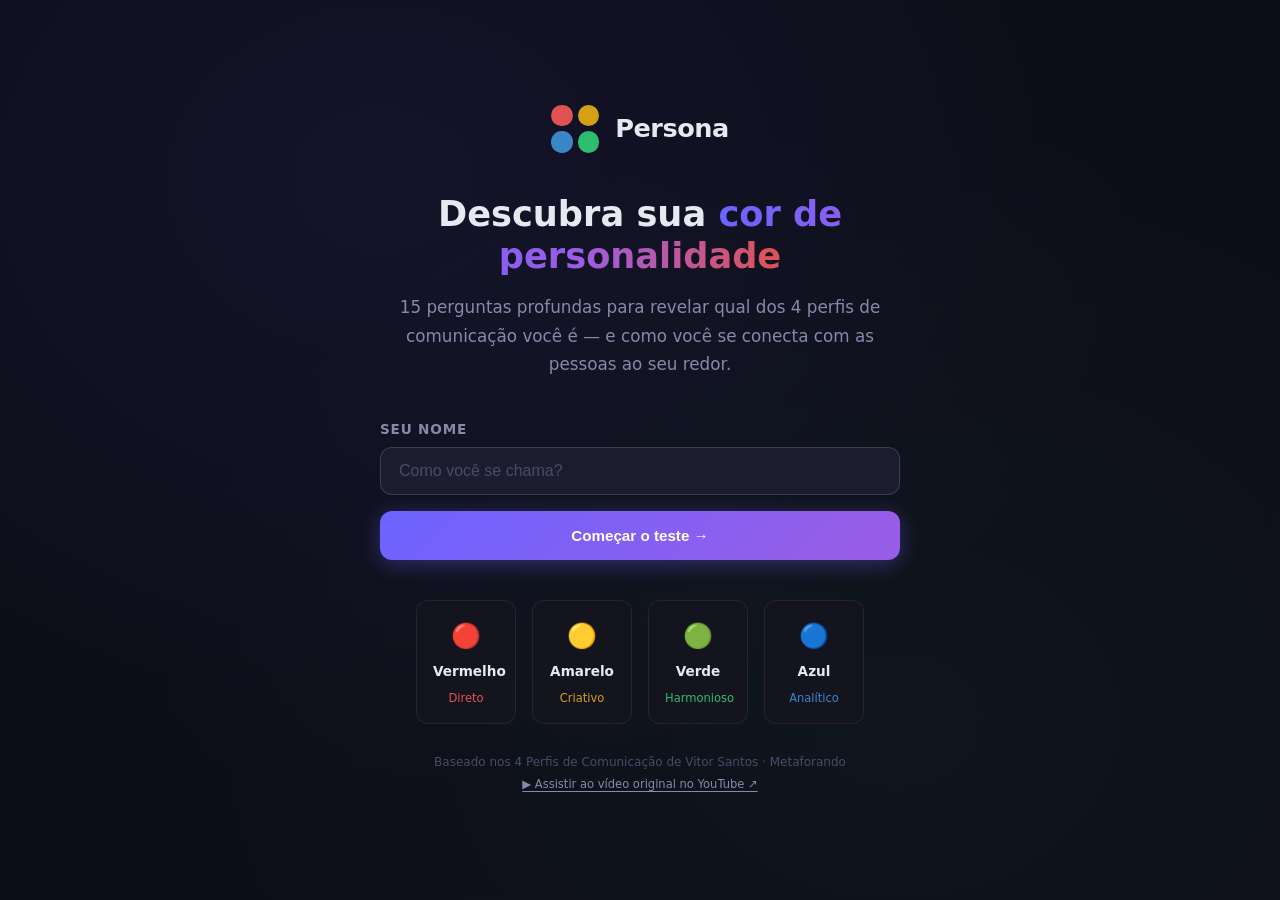
==== commit 35732832: "fix: consertando link do video" ====
--- a/index.html
+++ b/index.html
@@ -73,6 +73,7 @@
       Baseado nos 4 Perfis de Comunicação de Vitor Santos · Metaforando<br>
       <a href="https://youtu.be/GyTIT7lg7wQ?si=fHYi8Akf4FjjkG2v" target="_blank"
         style="color:var(--text-muted);text-decoration:underline;text-underline-offset:3px;font-size:0.72rem">
+        ▶ Assistir ao vídeo original no YouTube ↗
       </a>
     </p>
   </div>
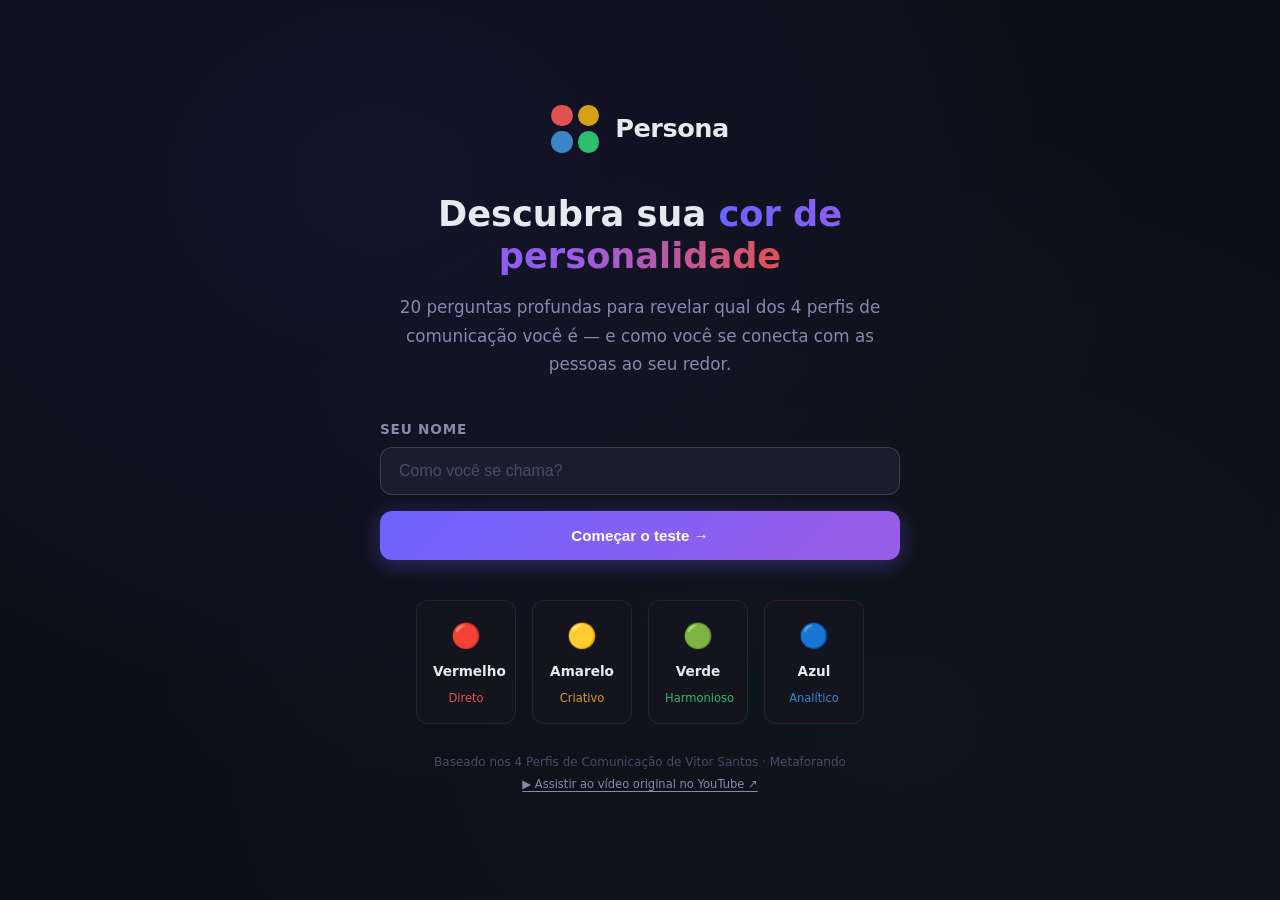
==== commit aaedb54a: "fix: corrigindo numero de perguntas" ====
--- a/index.html
+++ b/index.html
@@ -25,7 +25,7 @@
       Descubra sua <span>cor de personalidade</span>
     </h1>
     <p class="welcome-desc">
-      15 perguntas profundas para revelar qual dos 4 perfis de comunicação
+      20 perguntas profundas para revelar qual dos 4 perfis de comunicação
       você é — e como você se conecta com as pessoas ao seu redor.
     </p>
 
@@ -91,7 +91,7 @@
         </div>
         <span style="font-size:1rem;font-weight:700">Persona</span>
       </div>
-      <span id="test-question-num" class="test-counter">Pergunta 1 de 15</span>
+      <span id="test-question-num" class="test-counter">Pergunta 1 de 20</span>
     </div>
 
     <div class="progress-wrap">
@@ -120,7 +120,7 @@
     <h2 style="text-align:center;margin-bottom:6px">
       <span id="result-user-name"></span>, seu perfil é:
     </h2>
-    <p style="text-align:center;margin-bottom:0">Com base nas suas 15 respostas</p>
+    <p style="text-align:center;margin-bottom:0">Com base nas suas 20 respostas</p>
 
     <div id="result-profile-card" class="result-profile-card">
       <div id="result-icon" class="result-color-icon">🔴</div>
@@ -211,35 +211,43 @@
     </div>
 
     <div id="tab-profile" class="tab-panel">
-      <div class="profile-grid">
-
-        <div id="profile-main-card" class="profile-main-card">
-          <div id="profile-avatar-icon" class="profile-avatar-big" style="font-size:2.2rem">🔴</div>
-          <div class="profile-main-info">
-            <h2 id="profile-main-name">Usuário</h2>
-            <div id="profile-main-color" style="font-size:1rem;font-weight:600">—</div>
-            <p id="profile-main-desc" style="margin-top:8px;font-size:0.9rem;line-height:1.6"></p>
+      <div class="profile-layout">
+
+        <div class="profile-grid">
+
+          <div id="profile-main-card" class="profile-main-card">
+            <div id="profile-avatar-icon" class="profile-avatar-big" style="font-size:2.2rem">🔴</div>
+            <div class="profile-main-info">
+              <h2 id="profile-main-name">Usuário</h2>
+              <div id="profile-main-color" style="font-size:1rem;font-weight:600">—</div>
+              <p id="profile-main-desc" style="margin-top:8px;font-size:0.9rem;line-height:1.6"></p>
+            </div>
           </div>
-        </div>
-
-        <div class="card">
-          <div class="section-title">✦ Pontos Fortes</div>
-          <ul id="profile-strengths" class="traits-list"></ul>
-        </div>
-
-        <div class="card">
-          <div class="section-title">◈ Pontos de Atenção</div>
-          <ul id="profile-challenges" class="traits-list"></ul>
-        </div>
-
-        <div class="card" style="grid-column:1/-1">
-          <div style="display:flex;align-items:center;justify-content:space-between;margin-bottom:16px">
-            <div class="section-title" style="margin-bottom:0">🔗 Suas Conexões</div>
-            <button onclick="startAddPerson()" class="btn btn-secondary" style="padding:8px 16px;font-size:0.85rem">+ Adicionar</button>
+
+          <div class="card">
+            <div class="section-title">✦ Pontos Fortes</div>
+            <ul id="profile-strengths" class="traits-list"></ul>
           </div>
-          <div id="profile-connections-wrap" class="connections-list-wrap">
-            <div id="profile-connections" class="connections-list"></div>
+
+          <div class="card">
+            <div class="section-title">◈ Pontos de Atenção</div>
+            <ul id="profile-challenges" class="traits-list"></ul>
           </div>
+
+          <div class="card" style="grid-column:1/-1">
+            <div style="display:flex;align-items:center;justify-content:space-between;margin-bottom:16px">
+              <div class="section-title" style="margin-bottom:0">🔗 Suas Conexões</div>
+              <button onclick="startAddPerson()" class="btn btn-secondary" style="padding:8px 16px;font-size:0.85rem">+ Adicionar</button>
+            </div>
+            <div id="profile-connections-wrap" class="connections-list-wrap">
+              <div id="profile-connections" class="connections-list"></div>
+            </div>
+          </div>
+
+        </div>
+
+        <div class="profile-character" style="width: auto; align-items: center">
+          <img id="profile-character-img" src="" alt="Personagem do perfil" />
         </div>
 
       </div>
@@ -355,7 +363,7 @@
           <span>📝</span>
           <span id="add-test-for-name">Respondendo...</span>
         </div>
-        <span id="add-question-num" class="test-counter">Pergunta 1 de 15</span>
+        <span id="add-question-num" class="test-counter">Pergunta 1 de 20</span>
       </div>
 
       <div class="progress-wrap" style="margin-bottom:20px">
--- a/style.css
+++ b/style.css
@@ -655,12 +655,47 @@
 }
 .network-empty-icon { font-size: 3rem; margin-bottom: 16px; }
 
+.profile-layout {
+  display: flex;
+  align-items: flex-start;
+}
+
 .profile-grid {
+  flex: 3;
+  min-width: 0;
   display: grid;
   grid-template-columns: 1fr 1fr;
   gap: 20px;
-  max-width: 900px;
-}
+}
+
+.profile-character {
+  flex: 1;
+  min-width: 0;
+  display: flex;
+  align-items: center;
+  justify-content: center;
+  align-self: stretch;
+  pointer-events: none;
+}
+
+.profile-character img {
+  max-width: 100%;
+  max-height: 640px;
+  object-fit: contain;
+  filter: drop-shadow(0 8px 32px rgba(0,0,0,0.35));
+  animation: characterFadeIn 0.5s ease;
+}
+
+@keyframes characterFadeIn {
+  from { opacity: 0; transform: translateY(16px); }
+  to   { opacity: 1; transform: translateY(0); }
+}
+
+@media (max-width: 1024px) {
+  .profile-layout { flex-direction: column; }
+  .profile-character { display: none; }
+}
+
 @media (max-width: 700px) { .profile-grid { grid-template-columns: 1fr; } }
 
 .profile-main-card {
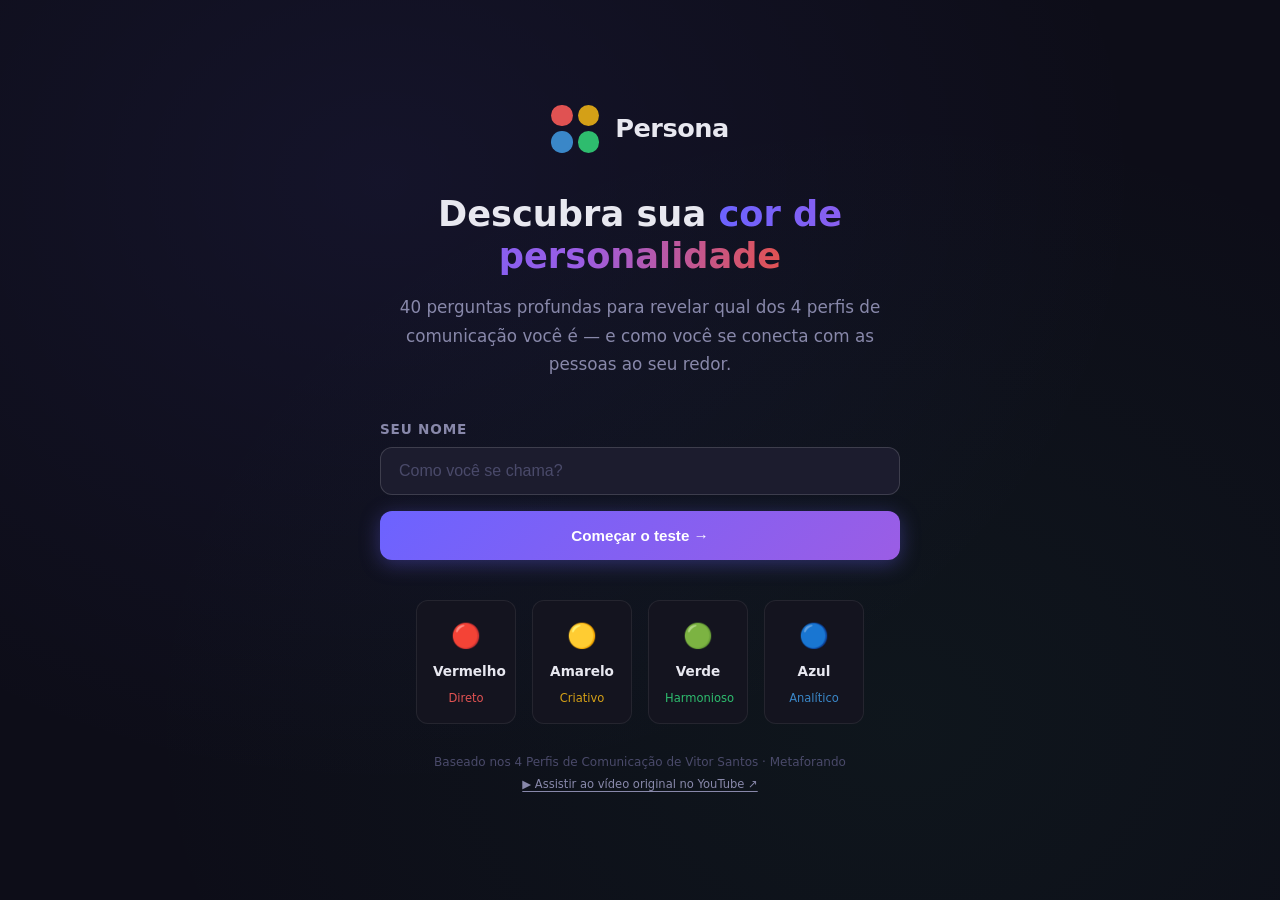
==== commit 600545f6: "fix: corrigindo tag 20 perguntas" ====
--- a/index.html
+++ b/index.html
@@ -25,7 +25,7 @@
       Descubra sua <span>cor de personalidade</span>
     </h1>
     <p class="welcome-desc">
-      20 perguntas profundas para revelar qual dos 4 perfis de comunicação
+      40 perguntas profundas para revelar qual dos 4 perfis de comunicação
       você é — e como você se conecta com as pessoas ao seu redor.
     </p>
 
